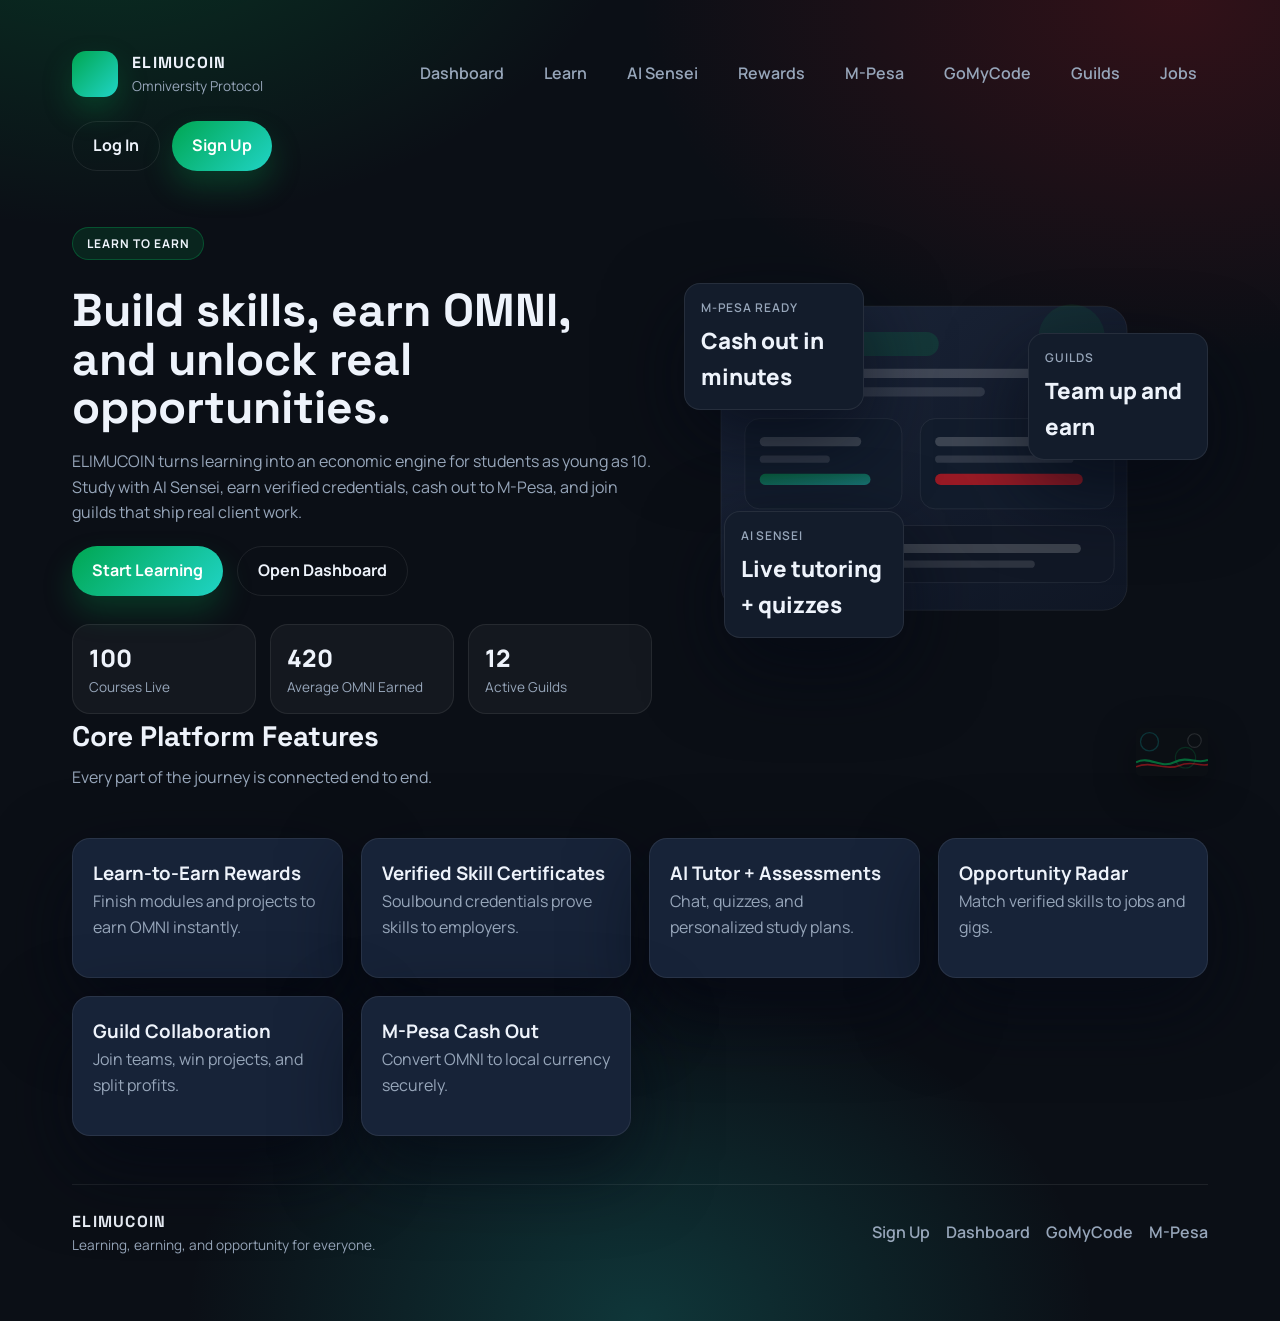
==== index.html @ 53a88490 "Initial release" ====
<!doctype html>
<html lang="en">
  <head>
    <meta charset="utf-8" />
    <meta name="viewport" content="width=device-width, initial-scale=1" />
    <title>ELIMUCOIN | Omniversity</title>
    <meta
      name="description"
      content="ELIMUCOIN is a learn-to-earn university: AI tutoring, verified skills, M-Pesa cash-out, and guild-powered work."
    />
    <link rel="preconnect" href="https://fonts.googleapis.com" />
    <link rel="preconnect" href="https://fonts.gstatic.com" crossorigin />
    <link
      href="https://fonts.googleapis.com/css2?family=Manrope:wght@300;400;500;600;700;800&family=Space+Grotesk:wght@400;500;600;700&display=swap"
      rel="stylesheet"
    />
    <link rel="stylesheet" href="styles.css" />
  </head>
  <body class="landing">
    <div class="landing-page">
      <header class="landing-nav">
        <div class="brand">
          <span class="brand-mark"></span>
          <div>
            <div class="brand-title">ELIMUCOIN</div>
            <div class="brand-sub">Omniversity Protocol</div>
          </div>
        </div>

        <nav class="landing-links">
          <a class="menu-link" href="dashboard.html">Dashboard</a>
          <a class="menu-link" href="learn.html">Learn</a>
          <a class="menu-link" href="sensei.html">AI Sensei</a>
          <a class="menu-link" href="rewards.html">Rewards</a>
          <a class="menu-link" href="mpesa.html">M-Pesa</a>
          <a class="menu-link" href="gomycode.html">GoMyCode</a>
          <a class="menu-link" href="guilds.html">Guilds</a>
          <a class="menu-link" href="jobs.html">Jobs</a>
        </nav>

        <div class="landing-actions">
          <a class="btn ghost" href="auth.html">Log In</a>
          <a class="btn primary" href="auth.html">Sign Up</a>
        </div>
      </header>

      <main>
        <section class="landing-hero">
          <div class="hero-copy">
            <div class="hero-tag">Learn to Earn</div>
            <h1>Build skills, earn OMNI, and unlock real opportunities.</h1>
            <p class="muted">
              ELIMUCOIN turns learning into an economic engine for students as young as 10.
              Study with AI Sensei, earn verified credentials, cash out to M-Pesa, and join guilds
              that ship real client work.
            </p>
            <div class="hero-actions">
              <a class="btn primary" href="learn.html">Start Learning</a>
              <a class="btn ghost" href="dashboard.html">Open Dashboard</a>
            </div>
            <div class="hero-stats">
              <div class="stat-card">
                <div class="stat-value" data-counter="100">0</div>
                <div class="stat-label">Courses Live</div>
              </div>
              <div class="stat-card">
                <div class="stat-value" data-counter="420">0</div>
                <div class="stat-label">Average OMNI Earned</div>
              </div>
              <div class="stat-card">
                <div class="stat-value" data-counter="12">0</div>
                <div class="stat-label">Active Guilds</div>
              </div>
            </div>
          </div>

          <div class="hero-visual">
            <img class="hero-image" src="assets/dashboard-hero.svg" alt="ELIMUCOIN preview" />
            <div class="floating-card card-one">
              <div class="panel-title">M-Pesa Ready</div>
              <div class="panel-value">Cash out in minutes</div>
            </div>
            <div class="floating-card card-two">
              <div class="panel-title">AI Sensei</div>
              <div class="panel-value">Live tutoring + quizzes</div>
            </div>
            <div class="floating-card card-three">
              <div class="panel-title">Guilds</div>
              <div class="panel-value">Team up and earn</div>
            </div>
          </div>
        </section>

        <section class="feature-section">
          <div class="section-head">
            <div>
              <h2>Core Platform Features</h2>
              <p class="muted">Every part of the journey is connected end to end.</p>
            </div>
            <img class="section-icon" src="assets/hero-wave.svg" alt="Features" />
          </div>

          <div class="feature-grid">
            <div class="feature-card reveal">
              <h3>Learn-to-Earn Rewards</h3>
              <p class="muted">Finish modules and projects to earn OMNI instantly.</p>
            </div>
            <div class="feature-card reveal">
              <h3>Verified Skill Certificates</h3>
              <p class="muted">Soulbound credentials prove skills to employers.</p>
            </div>
            <div class="feature-card reveal">
              <h3>AI Tutor + Assessments</h3>
              <p class="muted">Chat, quizzes, and personalized study plans.</p>
            </div>
            <div class="feature-card reveal">
              <h3>Opportunity Radar</h3>
              <p class="muted">Match verified skills to jobs and gigs.</p>
            </div>
            <div class="feature-card reveal">
              <h3>Guild Collaboration</h3>
              <p class="muted">Join teams, win projects, and split profits.</p>
            </div>
            <div class="feature-card reveal">
              <h3>M-Pesa Cash Out</h3>
              <p class="muted">Convert OMNI to local currency securely.</p>
            </div>
          </div>
        </section>
      </main>

      <footer class="landing-footer">
        <div>
          <div class="brand-title">ELIMUCOIN</div>
          <div class="brand-sub">Learning, earning, and opportunity for everyone.</div>
        </div>
        <div class="footer-links">
          <a href="auth.html">Sign Up</a>
          <a href="dashboard.html">Dashboard</a>
          <a href="gomycode.html">GoMyCode</a>
          <a href="mpesa.html">M-Pesa</a>
        </div>
      </footer>
    </div>

    <script src="config.js"></script>
    <script src="app.js"></script>
  </body>
</html>
---- styles.css ----
:root {
  --mpesa: #00a651;
  --gomycode: #e31b23;
  --accent: #20d4c6;
  --bg: #0b0f16;
  --panel: #131c2b;
  --panel-strong: #172338;
  --panel-soft: #0f1624;
  --text: #eef3fb;
  --muted: #97a6ba;
  --line: rgba(255, 255, 255, 0.08);
  --shadow: 0 30px 80px rgba(4, 8, 20, 0.7);
  --radius-lg: 26px;
  --radius-md: 18px;
  --radius-sm: 12px;
}

* {
  box-sizing: border-box;
  margin: 0;
  padding: 0;
}

html {
  scroll-behavior: smooth;
}

body {
  font-family: "Manrope", "Space Grotesk", sans-serif;
  color: var(--text);
  background:
    radial-gradient(900px 600px at 8% -10%, rgba(0, 166, 81, 0.25), transparent 60%),
    radial-gradient(900px 600px at 92% 0%, rgba(227, 27, 35, 0.18), transparent 60%),
    radial-gradient(700px 520px at 50% 100%, rgba(32, 212, 198, 0.2), transparent 65%),
    var(--bg);
  min-height: 100vh;
  line-height: 1.6;
}

a {
  color: inherit;
}

.landing-page {
  max-width: 1200px;
  margin: 0 auto;
  padding: 32px 32px 64px;
  display: grid;
  gap: 48px;
}

.landing-nav {
  display: flex;
  align-items: center;
  justify-content: space-between;
  gap: 24px;
  flex-wrap: wrap;
  padding: 18px 0 8px;
}

.landing-links {
  display: flex;
  gap: 18px;
  flex-wrap: wrap;
  font-weight: 600;
  color: var(--muted);
}

.landing-links a {
  text-decoration: none;
  color: inherit;
  padding: 6px 10px;
  border-radius: 999px;
  transition: all 0.2s ease;
}

.landing-links a:hover {
  color: var(--text);
  background: rgba(255, 255, 255, 0.06);
}

.landing-actions {
  display: flex;
  gap: 12px;
  flex-wrap: wrap;
}

.landing-hero {
  display: grid;
  grid-template-columns: minmax(0, 1.05fr) minmax(0, 0.95fr);
  gap: 32px;
  align-items: center;
}

.hero-copy h1 {
  font-family: "Space Grotesk", sans-serif;
  font-size: clamp(2.4rem, 3.6vw, 3.6rem);
  line-height: 1.05;
  margin: 12px 0 18px;
}

.hero-visual {
  position: relative;
  min-height: 360px;
}

.floating-card {
  position: absolute;
  width: 180px;
  background: var(--panel);
  border: 1px solid var(--line);
  border-radius: 16px;
  padding: 14px 16px;
  box-shadow: var(--shadow);
  animation: float 9s ease-in-out infinite;
}

.floating-card .panel-title {
  margin-bottom: 6px;
}

.floating-card.card-one {
  top: 10px;
  left: 0;
}

.floating-card.card-two {
  bottom: 30px;
  left: 40px;
  animation-delay: 1.5s;
}

.floating-card.card-three {
  top: 60px;
  right: 0;
  animation-delay: 3s;
}

.feature-section {
  display: grid;
  gap: 24px;
}

.feature-grid {
  display: grid;
  grid-template-columns: repeat(auto-fit, minmax(220px, 1fr));
  gap: 18px;
}

.feature-card {
  background: var(--panel-strong);
  border: 1px solid var(--line);
  border-radius: var(--radius-md);
  padding: 20px;
  box-shadow: var(--shadow);
  min-height: 140px;
  animation: drift 10s ease-in-out infinite;
}

.feature-card:nth-child(2) {
  animation-delay: 1.2s;
}

.feature-card:nth-child(3) {
  animation-delay: 2.4s;
}

.feature-card:nth-child(4) {
  animation-delay: 3.6s;
}

.feature-card:nth-child(5) {
  animation-delay: 4.8s;
}

.feature-card:nth-child(6) {
  animation-delay: 6s;
}

.landing-footer {
  display: flex;
  align-items: center;
  justify-content: space-between;
  gap: 20px;
  flex-wrap: wrap;
  padding-top: 24px;
  border-top: 1px solid var(--line);
}

.landing-footer .footer-links {
  display: flex;
  gap: 16px;
  flex-wrap: wrap;
}

.landing-footer a {
  text-decoration: none;
  color: var(--muted);
  font-weight: 600;
}

.landing-footer a:hover {
  color: var(--text);
}

.app-shell {
  display: grid;
  grid-template-columns: 280px minmax(0, 1fr);
  min-height: 100vh;
}

.sidebar {
  position: sticky;
  top: 0;
  align-self: start;
  height: 100vh;
  padding: 28px 24px;
  background: rgba(10, 15, 26, 0.95);
  border-right: 1px solid var(--line);
  display: flex;
  flex-direction: column;
  gap: 24px;
  backdrop-filter: blur(18px);
}

.brand {
  display: flex;
  align-items: center;
  gap: 14px;
}

.brand-mark {
  width: 46px;
  height: 46px;
  border-radius: 14px;
  background: linear-gradient(135deg, var(--mpesa), var(--accent));
  box-shadow: 0 14px 30px rgba(0, 166, 81, 0.25);
}

.brand-title {
  font-family: "Space Grotesk", sans-serif;
  font-weight: 700;
  letter-spacing: 0.08em;
}

.brand-sub {
  font-size: 0.85rem;
  color: var(--muted);
}

.menu {
  display: grid;
  gap: 10px;
}

.menu-link {
  text-decoration: none;
  color: var(--muted);
  font-weight: 600;
  padding: 10px 14px;
  border-radius: 999px;
  border: 1px solid transparent;
  transition: all 0.2s ease;
}

.menu-link:hover {
  color: var(--text);
  background: rgba(255, 255, 255, 0.05);
}

.menu-link.active {
  color: #fff;
  background: linear-gradient(135deg, rgba(0, 166, 81, 0.35), rgba(32, 212, 198, 0.35));
  border-color: rgba(0, 166, 81, 0.35);
  box-shadow: 0 14px 30px rgba(0, 166, 81, 0.18);
}

.sidebar-cta {
  display: grid;
  gap: 12px;
  margin-top: auto;
}

.sidebar-foot {
  display: flex;
  gap: 10px;
  flex-wrap: wrap;
}

.pill {
  border-radius: 999px;
  border: 1px solid var(--line);
  padding: 6px 12px;
  font-size: 0.7rem;
  font-weight: 700;
  letter-spacing: 0.05em;
  text-transform: uppercase;
  background: rgba(255, 255, 255, 0.04);
}

.pill.mpesa {
  color: var(--mpesa);
  border-color: rgba(0, 166, 81, 0.3);
}

.pill.gomycode {
  color: var(--gomycode);
  border-color: rgba(227, 27, 35, 0.3);
}

.app-content {
  padding: 32px 40px 80px;
  display: flex;
  flex-direction: column;
  gap: 32px;
}

.topbar {
  display: flex;
  align-items: center;
  justify-content: space-between;
  gap: 20px;
  flex-wrap: wrap;
  padding: 16px 20px;
  border-radius: var(--radius-lg);
  background: rgba(16, 23, 36, 0.8);
  border: 1px solid var(--line);
  box-shadow: var(--shadow);
}

.search {
  flex: 1;
  min-width: 240px;
}

.input {
  width: 100%;
  padding: 12px 14px;
  border-radius: var(--radius-sm);
  border: 1px solid var(--line);
  background: rgba(255, 255, 255, 0.04);
  color: var(--text);
  font-size: 0.95rem;
  font-family: inherit;
}

.input::placeholder {
  color: rgba(238, 243, 251, 0.6);
}

.input:focus {
  outline: none;
  border-color: rgba(32, 212, 198, 0.7);
  box-shadow: 0 0 0 3px rgba(32, 212, 198, 0.18);
}

.status-bar {
  display: flex;
  gap: 12px;
  flex-wrap: wrap;
}

.status-pill {
  display: flex;
  align-items: center;
  gap: 10px;
  padding: 8px 14px;
  border-radius: 999px;
  background: rgba(255, 255, 255, 0.04);
  border: 1px solid var(--line);
  font-weight: 700;
  font-size: 0.8rem;
}

.status-dot {
  width: 10px;
  height: 10px;
  border-radius: 50%;
  background: #475569;
}

.status-dot.online {
  background: var(--mpesa);
}

.status-dot.offline {
  background: var(--gomycode);
}

.status-text {
  color: var(--muted);
  font-weight: 600;
}

.app-section {
  position: relative;
  background: linear-gradient(160deg, rgba(24, 33, 52, 0.96), rgba(13, 20, 34, 0.96));
  border-radius: var(--radius-lg);
  border: 1px solid var(--line);
  padding: 32px;
  box-shadow: var(--shadow);
  overflow: hidden;
}

.app-section::before {
  content: "";
  position: absolute;
  inset: 0;
  background: radial-gradient(480px 220px at 15% 0%, rgba(0, 166, 81, 0.08), transparent 60%);
  pointer-events: none;
}

.section-head {
  position: relative;
  display: flex;
  align-items: center;
  justify-content: space-between;
  gap: 24px;
  margin-bottom: 24px;
  z-index: 1;
}

.section-head h2 {
  font-family: "Space Grotesk", sans-serif;
  font-size: clamp(1.6rem, 2.2vw, 2.4rem);
  margin-bottom: 6px;
}

.section-icon {
  width: 72px;
  height: 72px;
  object-fit: contain;
  filter: drop-shadow(0 12px 20px rgba(0, 0, 0, 0.35));
}

.muted {
  color: var(--muted);
}

.hero-app {
  position: relative;
  z-index: 1;
  display: grid;
  grid-template-columns: minmax(0, 1.1fr) minmax(0, 0.9fr);
  gap: 32px;
  align-items: center;
}

.hero-tag {
  display: inline-flex;
  align-items: center;
  gap: 8px;
  padding: 6px 14px;
  border-radius: 999px;
  font-size: 0.75rem;
  font-weight: 700;
  letter-spacing: 0.08em;
  text-transform: uppercase;
  background: rgba(0, 166, 81, 0.15);
  border: 1px solid rgba(0, 166, 81, 0.35);
  margin-bottom: 14px;
}

.hero-app h1 {
  font-family: "Space Grotesk", sans-serif;
  font-size: clamp(2.2rem, 3.2vw, 3.4rem);
  line-height: 1.1;
  margin-bottom: 16px;
}

.hero-actions {
  display: flex;
  gap: 14px;
  flex-wrap: wrap;
  margin: 20px 0 28px;
}

.hero-stats {
  display: grid;
  grid-template-columns: repeat(auto-fit, minmax(160px, 1fr));
  gap: 14px;
}

.stat-card {
  background: rgba(255, 255, 255, 0.04);
  border-radius: var(--radius-md);
  border: 1px solid var(--line);
  padding: 14px 16px;
}

.stat-value {
  font-size: 1.5rem;
  font-weight: 800;
}

.stat-label {
  font-size: 0.85rem;
  color: var(--muted);
}

.hero-image {
  width: 100%;
  max-width: 480px;
  justify-self: center;
  animation: float 10s ease-in-out infinite;
}

.grid-4,
.grid-3,
.grid-2 {
  display: grid;
  gap: 18px;
  position: relative;
  z-index: 1;
}

.grid-4 {
  grid-template-columns: repeat(auto-fit, minmax(200px, 1fr));
  margin-top: 26px;
}

.grid-3 {
  grid-template-columns: repeat(auto-fit, minmax(220px, 1fr));
}

.grid-2 {
  grid-template-columns: repeat(auto-fit, minmax(260px, 1fr));
}

.panel-card {
  background: var(--panel);
  border: 1px solid var(--line);
  border-radius: var(--radius-md);
  padding: 22px;
  box-shadow: var(--shadow);
  display: grid;
  gap: 10px;
}

.panel-title {
  color: var(--muted);
  font-weight: 600;
  text-transform: uppercase;
  letter-spacing: 0.08em;
  font-size: 0.75rem;
}

.panel-value {
  font-size: 1.4rem;
  font-weight: 800;
}

.panel-meta {
  color: var(--muted);
  font-size: 0.9rem;
}

.course-grid {
  display: grid;
  gap: 16px;
  position: relative;
  z-index: 1;
}

.course-card {
  display: grid;
  grid-template-columns: 80px minmax(0, 1fr) auto;
  gap: 16px;
  align-items: center;
  background: var(--panel);
  border-radius: var(--radius-md);
  border: 1px solid var(--line);
  padding: 18px;
  box-shadow: var(--shadow);
}

.course-card img {
  width: 70px;
  height: 70px;
  border-radius: var(--radius-sm);
  background: rgba(255, 255, 255, 0.05);
  padding: 8px;
}

.course-card h3 {
  margin-bottom: 6px;
}

.control-card {
  background: var(--panel-strong);
  border-radius: var(--radius-md);
  border: 1px solid var(--line);
  padding: 22px;
  box-shadow: var(--shadow);
  position: relative;
  z-index: 1;
}

.card-head {
  display: flex;
  justify-content: space-between;
  align-items: center;
  gap: 16px;
  margin-bottom: 16px;
}

.card-head p {
  color: var(--muted);
  font-size: 0.9rem;
}

.card-illustration {
  width: 110px;
  border-radius: var(--radius-sm);
  background: rgba(255, 255, 255, 0.05);
  padding: 6px;
}

.form-row {
  display: flex;
  gap: 12px;
  margin-bottom: 12px;
}

.form-stack {
  display: grid;
  gap: 12px;
  margin-bottom: 12px;
}

.output {
  background: var(--panel-soft);
  padding: 14px;
  border-radius: var(--radius-sm);
  font-size: 0.9rem;
  color: var(--muted);
  min-height: 64px;
  white-space: pre-line;
}

.output.success {
  background: rgba(0, 166, 81, 0.12);
  color: #c7f9d4;
}

.output.error {
  background: rgba(227, 27, 35, 0.12);
  color: #ffb3b7;
}

.list {
  margin-top: 8px;
  padding-left: 18px;
  color: var(--muted);
  display: grid;
  gap: 8px;
}

.btn {
  display: inline-flex;
  align-items: center;
  justify-content: center;
  border: none;
  border-radius: 999px;
  padding: 11px 20px;
  font-weight: 700;
  cursor: pointer;
  transition: transform 0.2s ease, box-shadow 0.2s ease;
  font-family: inherit;
  text-decoration: none;
}

.btn.primary {
  background: linear-gradient(135deg, var(--mpesa), var(--accent));
  color: #fff;
  box-shadow: 0 16px 30px rgba(0, 166, 81, 0.25);
}

.btn.primary:hover {
  transform: translateY(-2px);
}

.btn.ghost {
  background: transparent;
  border: 1px solid var(--line);
  color: var(--text);
}

.btn.ghost:hover {
  transform: translateY(-2px);
  border-color: rgba(255, 255, 255, 0.3);
}

.reveal {
  opacity: 0;
  transform: translateY(18px);
  transition: opacity 0.6s ease, transform 0.6s ease;
}

.reveal.is-visible {
  opacity: 1;
  transform: translateY(0);
}

@keyframes float {
  0%,
  100% {
    transform: translateY(0);
  }
  50% {
    transform: translateY(-12px);
  }
}

@keyframes drift {
  0%,
  100% {
    transform: translateY(0);
  }
  50% {
    transform: translateY(-6px);
  }
}

@media (max-width: 1200px) {
  .app-shell {
    grid-template-columns: 1fr;
  }

  .sidebar {
    position: relative;
    height: auto;
    flex-direction: column;
    border-right: none;
    border-bottom: 1px solid var(--line);
  }

  .menu {
    grid-template-columns: repeat(auto-fit, minmax(140px, 1fr));
  }

  .sidebar-cta {
    grid-template-columns: repeat(auto-fit, minmax(140px, 1fr));
  }

  .landing-hero {
    grid-template-columns: 1fr;
  }

  .hero-visual {
    min-height: 320px;
  }
}

@media (max-width: 980px) {
  .app-content {
    padding: 24px;
  }

  .hero-app {
    grid-template-columns: 1fr;
  }

  .course-card {
    grid-template-columns: 1fr;
    text-align: left;
  }

  .card-head {
    flex-direction: column;
    align-items: flex-start;
  }

  .form-row {
    flex-direction: column;
  }

  .section-head {
    flex-direction: column;
    align-items: flex-start;
  }

  .landing-nav {
    flex-direction: column;
    align-items: flex-start;
  }
}

@media (max-width: 720px) {
  .topbar {
    flex-direction: column;
    align-items: flex-start;
  }

  .hero-actions {
    flex-direction: column;
  }

  .landing-page {
    padding: 24px;
  }

  .floating-card {
    position: static;
    width: 100%;
  }

  .hero-visual {
    display: grid;
    gap: 16px;
  }
}

@media (prefers-reduced-motion: reduce) {
  * {
    animation: none;
    transition: none;
    scroll-behavior: auto;
  }
}
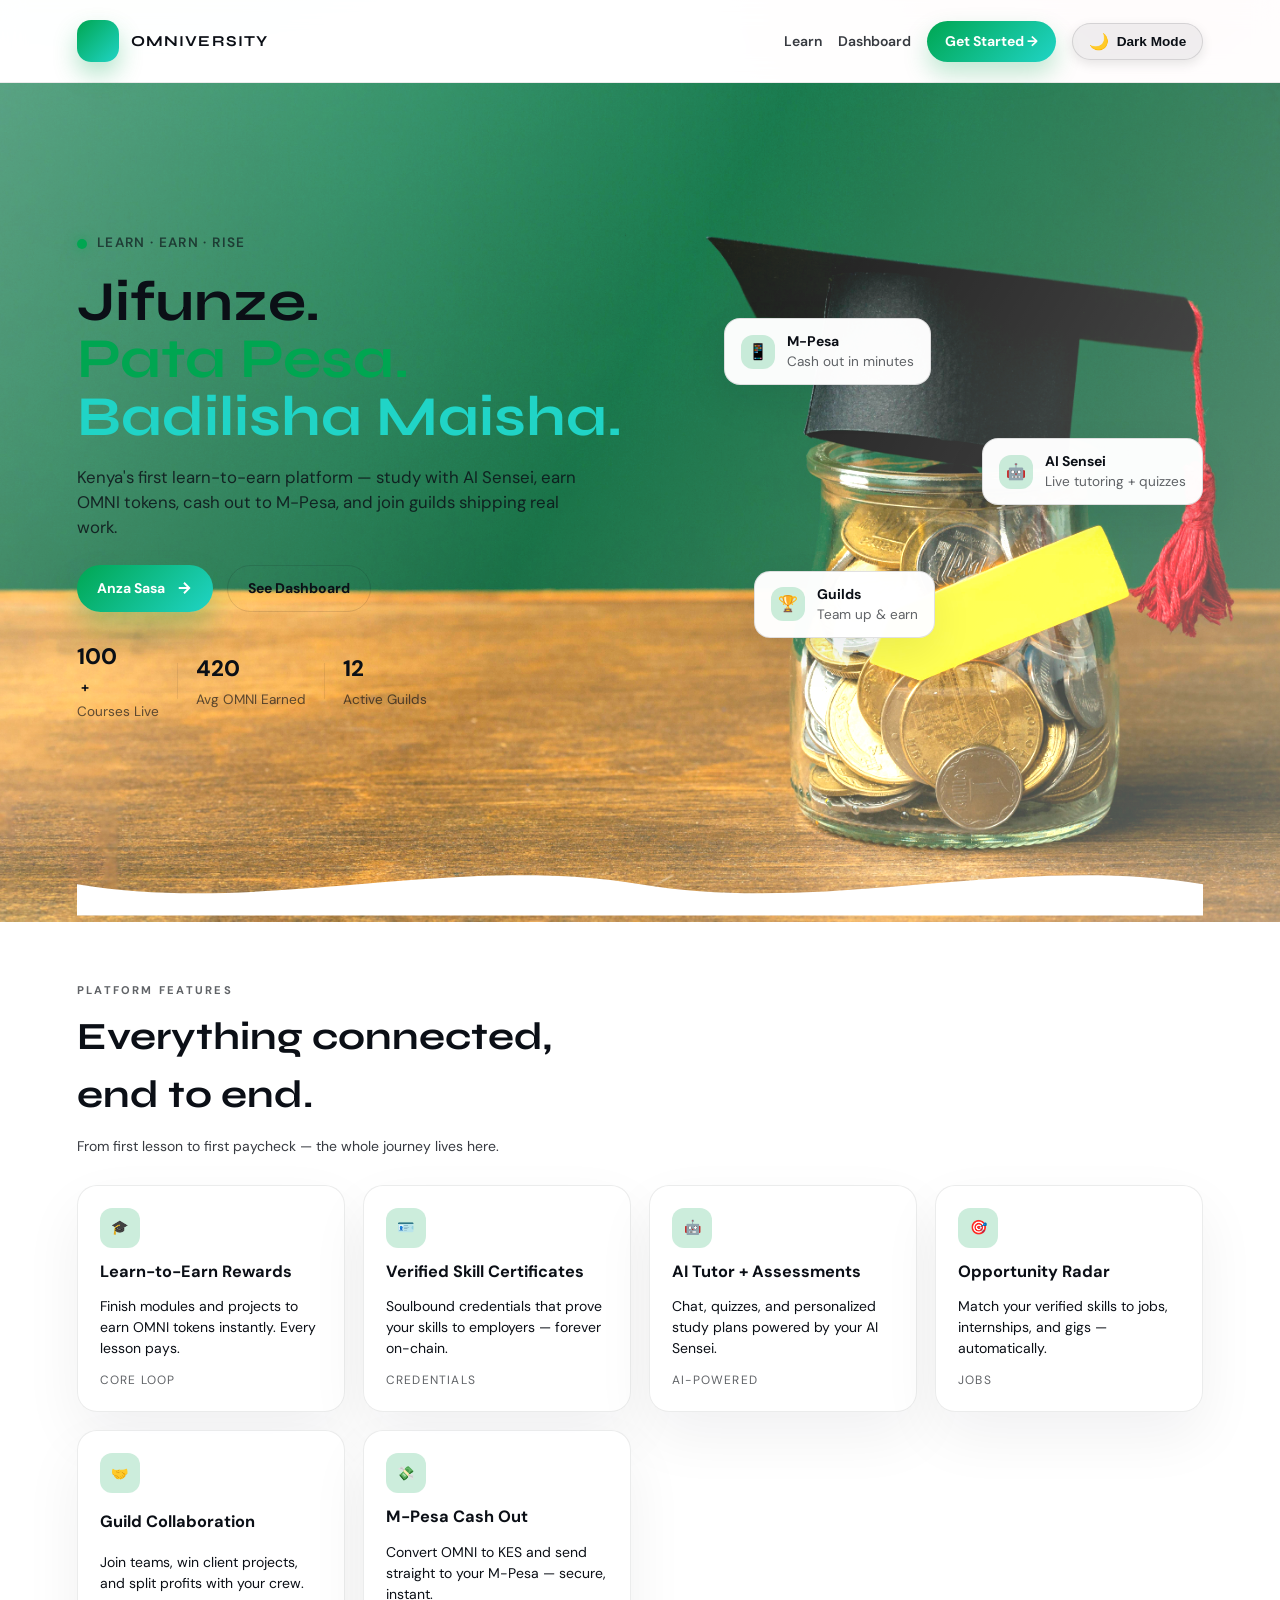
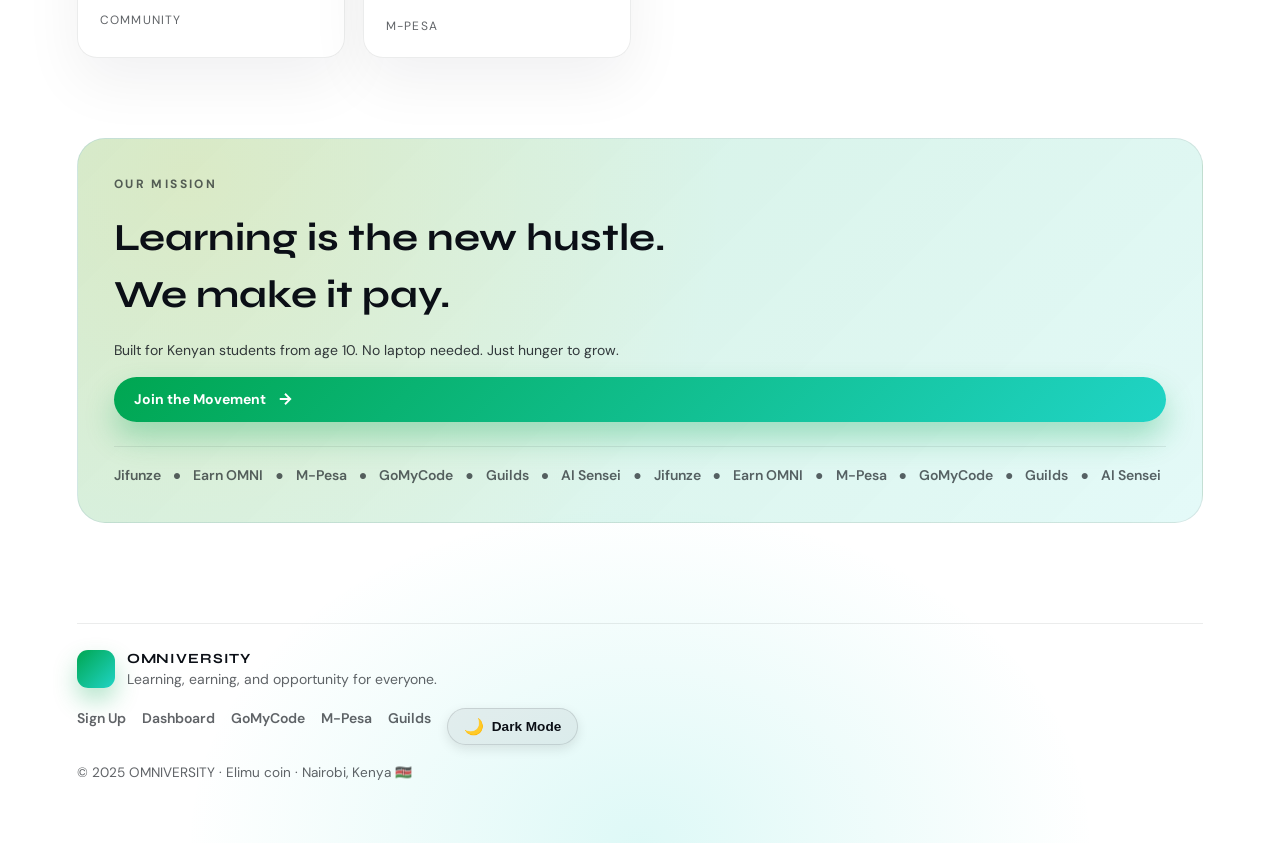
==== commit 63c15794: "Polish UI" ====
--- a/index.html
+++ b/index.html
@@ -3,147 +3,313 @@
   <head>
     <meta charset="utf-8" />
     <meta name="viewport" content="width=device-width, initial-scale=1" />
-    <title>ELIMUCOIN | Omniversity</title>
+    <title>OMNIVERSITY | Omniversity</title>
     <meta
       name="description"
-      content="ELIMUCOIN is a learn-to-earn university: AI tutoring, verified skills, M-Pesa cash-out, and guild-powered work."
+      content="OMNIVERSITY is a learn-to-earn university: AI tutoring, verified skills, M-Pesa cash-out, and guild-powered work."
     />
     <link rel="preconnect" href="https://fonts.googleapis.com" />
     <link rel="preconnect" href="https://fonts.gstatic.com" crossorigin />
     <link
-      href="https://fonts.googleapis.com/css2?family=Manrope:wght@300;400;500;600;700;800&family=Space+Grotesk:wght@400;500;600;700&display=swap"
+      href="https://fonts.googleapis.com/css2?family=Syne:wght@400;600;700;800&family=DM+Sans:ital,wght@0,300;0,400;0,500;1,300&display=swap"
       rel="stylesheet"
     />
     <link rel="stylesheet" href="styles.css" />
+    <link rel="stylesheet" href="landing.css" />
+    <script>
+      (function () {
+        const theme = localStorage.getItem("elimucoin-theme") || "light";
+        if (theme === "dark") {
+          document.documentElement.setAttribute("data-theme", "dark");
+        }
+      })();
+    </script>
   </head>
   <body class="landing">
-    <div class="landing-page">
-      <header class="landing-nav">
-        <div class="brand">
-          <span class="brand-mark"></span>
+    <!-- NAV -->
+    <nav class="lnav" id="lnav">
+      <a href="#" class="lnav-brand">
+        <span class="lnav-mark"></span>
+        <span class="lnav-name">OMNIVERSITY</span>
+      </a>
+      <div class="lnav-right">
+        <a class="lnav-link" href="learn.html">Learn</a>
+        <a class="lnav-link" href="dashboard.html">Dashboard</a>
+        <a class="lnav-cta" href="auth.html">Get Started →</a>
+        <button class="theme-toggle" id="theme-toggle" type="button" aria-label="Toggle color mode">
+          <span class="theme-toggle-icon">🌙</span>
+          <span class="theme-toggle-text">Dark Mode</span>
+        </button>
+      </div>
+    </nav>
+
+    <!-- HERO -->
+    <section class="lhero">
+      <!-- Full-bleed hero image -->
+      <div class="lhero-bg" aria-hidden="true">
+        <img src="assets/academicjar.jpg" alt="" class="lhero-bg-img" />
+        <div class="lhero-bg-overlay"></div>
+      </div>
+
+      <div class="lhero-inner">
+        <div class="lhero-copy">
+          <div class="lhero-eyebrow">
+            <span class="lhero-dot"></span>
+            Learn · Earn · Rise
+          </div>
+          <h1 class="lhero-h1">
+            <span class="lhero-line1">Jifunze.</span>
+            <span class="lhero-line2">Pata Pesa.</span>
+            <span class="lhero-line3">Badilisha Maisha.</span>
+          </h1>
+          <p class="lhero-sub">
+            Kenya's first learn-to-earn platform — study with AI Sensei, earn OMNI tokens,
+            cash out to M-Pesa, and join guilds shipping real work.
+          </p>
+          <div class="lhero-actions">
+            <a class="lbtn-primary" href="auth.html">
+              <span>Anza Sasa</span>
+              <svg
+                width="18"
+                height="18"
+                viewBox="0 0 24 24"
+                fill="none"
+                stroke="currentColor"
+                stroke-width="2.5"
+              >
+                <path d="M5 12h14M12 5l7 7-7 7" />
+              </svg>
+            </a>
+            <a class="lbtn-ghost" href="dashboard.html">See Dashboard</a>
+          </div>
+          <div class="lhero-stats">
+            <div class="lstat">
+              <span class="lstat-val" data-counter="100">0</span><span class="lstat-suffix">+</span>
+              <span class="lstat-lbl">Courses Live</span>
+            </div>
+            <div class="lstat-divider" aria-hidden="true"></div>
+            <div class="lstat">
+              <span class="lstat-val" data-counter="420">0</span>
+              <span class="lstat-lbl">Avg OMNI Earned</span>
+            </div>
+            <div class="lstat-divider" aria-hidden="true"></div>
+            <div class="lstat">
+              <span class="lstat-val" data-counter="12">0</span>
+              <span class="lstat-lbl">Active Guilds</span>
+            </div>
+          </div>
+        </div>
+
+        <!-- Floating chips over the hero image -->
+        <div class="lhero-chips">
+          <div class="lchip lchip-a">
+            <span class="lchip-icon">📱</span>
+            <div>
+              <div class="lchip-title">M-Pesa</div>
+              <div class="lchip-sub">Cash out in minutes</div>
+            </div>
+          </div>
+          <div class="lchip lchip-b">
+            <span class="lchip-icon">🤖</span>
+            <div>
+              <div class="lchip-title">AI Sensei</div>
+              <div class="lchip-sub">Live tutoring + quizzes</div>
+            </div>
+          </div>
+          <div class="lchip lchip-c">
+            <span class="lchip-icon">🏆</span>
+            <div>
+              <div class="lchip-title">Guilds</div>
+              <div class="lchip-sub">Team up &amp; earn</div>
+            </div>
+          </div>
+        </div>
+      </div>
+
+      <!-- bottom wave -->
+      <div class="lhero-wave" aria-hidden="true">
+        <svg viewBox="0 0 1440 80" xmlns="http://www.w3.org/2000/svg" preserveAspectRatio="none">
+          <path
+            d="M0,40 C240,80 480,0 720,40 C960,80 1200,0 1440,40 L1440,80 L0,80 Z"
+            fill="#ffffff"
+          />
+        </svg>
+      </div>
+    </section>
+
+    <!-- FEATURES -->
+    <section class="lfeat" id="features">
+      <div class="lfeat-inner">
+        <div class="lfeat-head reveal">
+          <div class="lfeat-kicker">Platform Features</div>
+          <h2 class="lfeat-h2">Everything connected,<br />end to end.</h2>
+          <p class="lfeat-sub">From first lesson to first paycheck — the whole journey lives here.</p>
+        </div>
+
+        <div class="lfeat-track-wrap">
+          <div class="lfeat-track">
+            <article class="lfcard reveal" style="--delay: 0s;">
+              <div class="lfcard-icon">🎓</div>
+              <h3>Learn-to-Earn Rewards</h3>
+              <p>Finish modules and projects to earn OMNI tokens instantly. Every lesson pays.</p>
+              <div class="lfcard-tag">Core Loop</div>
+            </article>
+            <article class="lfcard reveal" style="--delay: 0.1s;">
+              <div class="lfcard-icon">🪪</div>
+              <h3>Verified Skill Certificates</h3>
+              <p>Soulbound credentials that prove your skills to employers — forever on-chain.</p>
+              <div class="lfcard-tag">Credentials</div>
+            </article>
+            <article class="lfcard reveal" style="--delay: 0.2s;">
+              <div class="lfcard-icon">🤖</div>
+              <h3>AI Tutor + Assessments</h3>
+              <p>Chat, quizzes, and personalized study plans powered by your AI Sensei.</p>
+              <div class="lfcard-tag">AI-Powered</div>
+            </article>
+            <article class="lfcard reveal" style="--delay: 0.3s;">
+              <div class="lfcard-icon">🎯</div>
+              <h3>Opportunity Radar</h3>
+              <p>Match your verified skills to jobs, internships, and gigs — automatically.</p>
+              <div class="lfcard-tag">Jobs</div>
+            </article>
+            <article class="lfcard reveal" style="--delay: 0.4s;">
+              <div class="lfcard-icon">🤝</div>
+              <h3>Guild Collaboration</h3>
+              <p>Join teams, win client projects, and split profits with your crew.</p>
+              <div class="lfcard-tag">Community</div>
+            </article>
+            <article class="lfcard reveal" style="--delay: 0.5s;">
+              <div class="lfcard-icon">💸</div>
+              <h3>M-Pesa Cash Out</h3>
+              <p>Convert OMNI to KES and send straight to your M-Pesa — secure, instant.</p>
+              <div class="lfcard-tag">M-Pesa</div>
+            </article>
+          </div>
+        </div>
+      </div>
+    </section>
+
+    <!-- MISSION BAND -->
+    <section class="lband reveal">
+      <div class="lband-inner">
+        <div class="lband-geo" aria-hidden="true"></div>
+        <div class="lband-copy">
+          <div class="lband-kicker">Our Mission</div>
+          <h2 class="lband-h2">Learning is the new hustle.<br />We make it pay.</h2>
+          <p class="lband-sub">
+            Built for Kenyan students from age 10. No laptop needed. Just hunger to grow.
+          </p>
+          <a class="lbtn-primary" href="auth.html">
+            <span>Join the Movement</span>
+            <svg
+              width="18"
+              height="18"
+              viewBox="0 0 24 24"
+              fill="none"
+              stroke="currentColor"
+              stroke-width="2.5"
+            >
+              <path d="M5 12h14M12 5l7 7-7 7" />
+            </svg>
+          </a>
+        </div>
+        <div class="lband-marquee" aria-hidden="true">
+          <div class="lband-marquee-track">
+            <span>Jifunze</span><span>●</span>
+            <span>Earn OMNI</span><span>●</span>
+            <span>M-Pesa</span><span>●</span>
+            <span>GoMyCode</span><span>●</span>
+            <span>Guilds</span><span>●</span>
+            <span>AI Sensei</span><span>●</span>
+            <span>Jifunze</span><span>●</span>
+            <span>Earn OMNI</span><span>●</span>
+            <span>M-Pesa</span><span>●</span>
+            <span>GoMyCode</span><span>●</span>
+            <span>Guilds</span><span>●</span>
+            <span>AI Sensei</span><span>●</span>
+          </div>
+        </div>
+      </div>
+    </section>
+
+    <!-- FOOTER -->
+    <footer class="lfooter">
+      <div class="lfooter-inner">
+        <div class="lfooter-brand">
+          <div class="lnav-mark" style="width: 38px; height: 38px; border-radius: 11px;"></div>
           <div>
-            <div class="brand-title">ELIMUCOIN</div>
-            <div class="brand-sub">Omniversity Protocol</div>
-          </div>
-        </div>
-
-        <nav class="landing-links">
-          <a class="menu-link" href="dashboard.html">Dashboard</a>
-          <a class="menu-link" href="learn.html">Learn</a>
-          <a class="menu-link" href="sensei.html">AI Sensei</a>
-          <a class="menu-link" href="rewards.html">Rewards</a>
-          <a class="menu-link" href="mpesa.html">M-Pesa</a>
-          <a class="menu-link" href="gomycode.html">GoMyCode</a>
-          <a class="menu-link" href="guilds.html">Guilds</a>
-          <a class="menu-link" href="jobs.html">Jobs</a>
-        </nav>
-
-        <div class="landing-actions">
-          <a class="btn ghost" href="auth.html">Log In</a>
-          <a class="btn primary" href="auth.html">Sign Up</a>
-        </div>
-      </header>
-
-      <main>
-        <section class="landing-hero">
-          <div class="hero-copy">
-            <div class="hero-tag">Learn to Earn</div>
-            <h1>Build skills, earn OMNI, and unlock real opportunities.</h1>
-            <p class="muted">
-              ELIMUCOIN turns learning into an economic engine for students as young as 10.
-              Study with AI Sensei, earn verified credentials, cash out to M-Pesa, and join guilds
-              that ship real client work.
-            </p>
-            <div class="hero-actions">
-              <a class="btn primary" href="learn.html">Start Learning</a>
-              <a class="btn ghost" href="dashboard.html">Open Dashboard</a>
-            </div>
-            <div class="hero-stats">
-              <div class="stat-card">
-                <div class="stat-value" data-counter="100">0</div>
-                <div class="stat-label">Courses Live</div>
-              </div>
-              <div class="stat-card">
-                <div class="stat-value" data-counter="420">0</div>
-                <div class="stat-label">Average OMNI Earned</div>
-              </div>
-              <div class="stat-card">
-                <div class="stat-value" data-counter="12">0</div>
-                <div class="stat-label">Active Guilds</div>
-              </div>
-            </div>
-          </div>
-
-          <div class="hero-visual">
-            <img class="hero-image" src="assets/dashboard-hero.svg" alt="ELIMUCOIN preview" />
-            <div class="floating-card card-one">
-              <div class="panel-title">M-Pesa Ready</div>
-              <div class="panel-value">Cash out in minutes</div>
-            </div>
-            <div class="floating-card card-two">
-              <div class="panel-title">AI Sensei</div>
-              <div class="panel-value">Live tutoring + quizzes</div>
-            </div>
-            <div class="floating-card card-three">
-              <div class="panel-title">Guilds</div>
-              <div class="panel-value">Team up and earn</div>
-            </div>
-          </div>
-        </section>
-
-        <section class="feature-section">
-          <div class="section-head">
-            <div>
-              <h2>Core Platform Features</h2>
-              <p class="muted">Every part of the journey is connected end to end.</p>
-            </div>
-            <img class="section-icon" src="assets/hero-wave.svg" alt="Features" />
-          </div>
-
-          <div class="feature-grid">
-            <div class="feature-card reveal">
-              <h3>Learn-to-Earn Rewards</h3>
-              <p class="muted">Finish modules and projects to earn OMNI instantly.</p>
-            </div>
-            <div class="feature-card reveal">
-              <h3>Verified Skill Certificates</h3>
-              <p class="muted">Soulbound credentials prove skills to employers.</p>
-            </div>
-            <div class="feature-card reveal">
-              <h3>AI Tutor + Assessments</h3>
-              <p class="muted">Chat, quizzes, and personalized study plans.</p>
-            </div>
-            <div class="feature-card reveal">
-              <h3>Opportunity Radar</h3>
-              <p class="muted">Match verified skills to jobs and gigs.</p>
-            </div>
-            <div class="feature-card reveal">
-              <h3>Guild Collaboration</h3>
-              <p class="muted">Join teams, win projects, and split profits.</p>
-            </div>
-            <div class="feature-card reveal">
-              <h3>M-Pesa Cash Out</h3>
-              <p class="muted">Convert OMNI to local currency securely.</p>
-            </div>
-          </div>
-        </section>
-      </main>
-
-      <footer class="landing-footer">
-        <div>
-          <div class="brand-title">ELIMUCOIN</div>
-          <div class="brand-sub">Learning, earning, and opportunity for everyone.</div>
-        </div>
-        <div class="footer-links">
+            <div class="lfooter-name">OMNIVERSITY</div>
+            <div class="lfooter-sub">Learning, earning, and opportunity for everyone.</div>
+          </div>
+        </div>
+        <div class="lfooter-links">
           <a href="auth.html">Sign Up</a>
           <a href="dashboard.html">Dashboard</a>
           <a href="gomycode.html">GoMyCode</a>
           <a href="mpesa.html">M-Pesa</a>
-        </div>
-      </footer>
-    </div>
+          <a href="guilds.html">Guilds</a>
+          <button class="theme-toggle" type="button" aria-label="Toggle color mode">
+            <span class="theme-toggle-icon">🌙</span>
+            <span class="theme-toggle-text">Dark Mode</span>
+          </button>
+        </div>
+        <div class="lfooter-copy">© 2025 OMNIVERSITY · Elimu coin · Nairobi, Kenya 🇰🇪</div>
+      </div>
+    </footer>
 
     <script src="config.js"></script>
     <script src="app.js"></script>
+    <script>
+      // Navbar scroll effect
+      const lnav = document.getElementById("lnav");
+      window.addEventListener(
+        "scroll",
+        () => {
+          lnav.classList.toggle("scrolled", window.scrollY > 40);
+        },
+        { passive: true }
+      );
+
+      // Reveal on scroll
+      const revealEls = document.querySelectorAll(".reveal");
+      const ro = new IntersectionObserver(
+        (entries) => {
+          entries.forEach((e) => {
+            if (e.isIntersecting) {
+              e.target.style.transitionDelay =
+                e.target.style.getPropertyValue("--delay") || "0s";
+              e.target.classList.add("is-visible");
+              ro.unobserve(e.target);
+            }
+          });
+        },
+        { threshold: 0.15 }
+      );
+      revealEls.forEach((el) => ro.observe(el));
+
+      // Counter animation
+      const counterEls = document.querySelectorAll("[data-counter]");
+      const co = new IntersectionObserver(
+        (entries) => {
+          entries.forEach((e) => {
+            if (!e.isIntersecting) return;
+            const el = e.target;
+            const target = Number(el.dataset.counter);
+            const dur = 1400;
+            const start = performance.now();
+            const tick = (now) => {
+              const p = Math.min((now - start) / dur, 1);
+              const ease = 1 - Math.pow(1 - p, 3);
+              el.textContent = Math.floor(ease * target);
+              if (p < 1) requestAnimationFrame(tick);
+            };
+            requestAnimationFrame(tick);
+            co.unobserve(el);
+          });
+        },
+        { threshold: 0.6 }
+      );
+      counterEls.forEach((el) => co.observe(el));
+    </script>
   </body>
 </html>
--- a/styles.css
+++ b/styles.css
@@ -1,7 +1,37 @@
 :root {
+  --font-display: "Syne", var(--font-display);
+  --font-body: "DM Sans", "Manrope", sans-serif;
   --mpesa: #00a651;
   --gomycode: #e31b23;
   --accent: #20d4c6;
+  --bg: #ffffff;
+  --panel: #ffffff;
+  --panel-strong: #f8fafc;
+  --panel-soft: #f1f5f9;
+  --text: #0b0f16;
+  --muted: #475569;
+  --line: rgba(15, 23, 42, 0.1);
+  --shadow: 0 20px 50px rgba(15, 23, 42, 0.06);
+  --shadow-xs: 0 2px 8px rgba(15, 23, 42, 0.08);
+  --shadow-soft: 0 12px 32px rgba(15, 23, 42, 0.08);
+  --glass: rgba(15, 23, 42, 0.02);
+  --glass-strong: rgba(15, 23, 42, 0.04);
+  --glass-soft: rgba(15, 23, 42, 0.03);
+  --glass-border: rgba(15, 23, 42, 0.15);
+  --panel-gradient: linear-gradient(160deg, #ffffff, #f8fafc);
+  --sidebar-bg: rgba(255, 255, 255, 0.98);
+  --topbar-bg: rgba(255, 255, 255, 0.92);
+  --page-bg:
+    radial-gradient(900px 600px at 8% -10%, rgba(0, 166, 81, 0.08), transparent 60%),
+    radial-gradient(900px 600px at 92% 0%, rgba(227, 27, 35, 0.06), transparent 60%),
+    radial-gradient(700px 520px at 50% 100%, rgba(32, 212, 198, 0.1), transparent 65%),
+    #f8fafc;
+  --radius-lg: 26px;
+  --radius-md: 18px;
+  --radius-sm: 12px;
+}
+
+[data-theme="dark"] {
   --bg: #0b0f16;
   --panel: #131c2b;
   --panel-strong: #172338;
@@ -10,9 +40,20 @@
   --muted: #97a6ba;
   --line: rgba(255, 255, 255, 0.08);
   --shadow: 0 30px 80px rgba(4, 8, 20, 0.7);
-  --radius-lg: 26px;
-  --radius-md: 18px;
-  --radius-sm: 12px;
+  --shadow-xs: 0 6px 16px rgba(4, 8, 20, 0.55);
+  --shadow-soft: 0 18px 40px rgba(4, 8, 20, 0.65);
+  --glass: rgba(255, 255, 255, 0.04);
+  --glass-strong: rgba(255, 255, 255, 0.06);
+  --glass-soft: rgba(255, 255, 255, 0.05);
+  --glass-border: rgba(255, 255, 255, 0.3);
+  --panel-gradient: linear-gradient(160deg, rgba(24, 33, 52, 0.96), rgba(13, 20, 34, 0.96));
+  --sidebar-bg: rgba(10, 15, 26, 0.95);
+  --topbar-bg: rgba(16, 23, 36, 0.8);
+  --page-bg:
+    radial-gradient(900px 600px at 8% -10%, rgba(0, 166, 81, 0.25), transparent 60%),
+    radial-gradient(900px 600px at 92% 0%, rgba(227, 27, 35, 0.18), transparent 60%),
+    radial-gradient(700px 520px at 50% 100%, rgba(32, 212, 198, 0.2), transparent 65%),
+    #0b0f16;
 }
 
 * {
@@ -26,15 +67,12 @@
 }
 
 body {
-  font-family: "Manrope", "Space Grotesk", sans-serif;
+  font-family: var(--font-body);
   color: var(--text);
-  background:
-    radial-gradient(900px 600px at 8% -10%, rgba(0, 166, 81, 0.25), transparent 60%),
-    radial-gradient(900px 600px at 92% 0%, rgba(227, 27, 35, 0.18), transparent 60%),
-    radial-gradient(700px 520px at 50% 100%, rgba(32, 212, 198, 0.2), transparent 65%),
-    var(--bg);
+  background: var(--page-bg);
   min-height: 100vh;
-  line-height: 1.6;
+  line-height: 1.5;
+  font-size: 14px;
 }
 
 a {
@@ -76,7 +114,7 @@
 
 .landing-links a:hover {
   color: var(--text);
-  background: rgba(255, 255, 255, 0.06);
+  background: var(--glass-strong);
 }
 
 .landing-actions {
@@ -93,7 +131,7 @@
 }
 
 .hero-copy h1 {
-  font-family: "Space Grotesk", sans-serif;
+  font-family: var(--font-display);
   font-size: clamp(2.4rem, 3.6vw, 3.6rem);
   line-height: 1.05;
   margin: 12px 0 18px;
@@ -215,7 +253,7 @@
   align-self: start;
   height: 100vh;
   padding: 28px 24px;
-  background: rgba(10, 15, 26, 0.95);
+  background: var(--sidebar-bg);
   border-right: 1px solid var(--line);
   display: flex;
   flex-direction: column;
@@ -238,7 +276,7 @@
 }
 
 .brand-title {
-  font-family: "Space Grotesk", sans-serif;
+  font-family: var(--font-display);
   font-weight: 700;
   letter-spacing: 0.08em;
 }
@@ -265,7 +303,7 @@
 
 .menu-link:hover {
   color: var(--text);
-  background: rgba(255, 255, 255, 0.05);
+  background: var(--glass-soft);
 }
 
 .menu-link.active {
@@ -295,7 +333,7 @@
   font-weight: 700;
   letter-spacing: 0.05em;
   text-transform: uppercase;
-  background: rgba(255, 255, 255, 0.04);
+  background: var(--glass);
 }
 
 .pill.mpesa {
@@ -323,7 +361,7 @@
   flex-wrap: wrap;
   padding: 16px 20px;
   border-radius: var(--radius-lg);
-  background: rgba(16, 23, 36, 0.8);
+  background: var(--topbar-bg);
   border: 1px solid var(--line);
   box-shadow: var(--shadow);
 }
@@ -338,7 +376,7 @@
   padding: 12px 14px;
   border-radius: var(--radius-sm);
   border: 1px solid var(--line);
-  background: rgba(255, 255, 255, 0.04);
+  background: var(--glass);
   color: var(--text);
   font-size: 0.95rem;
   font-family: inherit;
@@ -366,7 +404,7 @@
   gap: 10px;
   padding: 8px 14px;
   border-radius: 999px;
-  background: rgba(255, 255, 255, 0.04);
+  background: var(--glass);
   border: 1px solid var(--line);
   font-weight: 700;
   font-size: 0.8rem;
@@ -394,7 +432,7 @@
 
 .app-section {
   position: relative;
-  background: linear-gradient(160deg, rgba(24, 33, 52, 0.96), rgba(13, 20, 34, 0.96));
+  background: var(--panel-gradient);
   border-radius: var(--radius-lg);
   border: 1px solid var(--line);
   padding: 32px;
@@ -421,7 +459,7 @@
 }
 
 .section-head h2 {
-  font-family: "Space Grotesk", sans-serif;
+  font-family: var(--font-display);
   font-size: clamp(1.6rem, 2.2vw, 2.4rem);
   margin-bottom: 6px;
 }
@@ -462,7 +500,7 @@
 }
 
 .hero-app h1 {
-  font-family: "Space Grotesk", sans-serif;
+  font-family: var(--font-display);
   font-size: clamp(2.2rem, 3.2vw, 3.4rem);
   line-height: 1.1;
   margin-bottom: 16px;
@@ -482,7 +520,7 @@
 }
 
 .stat-card {
-  background: rgba(255, 255, 255, 0.04);
+  background: var(--glass);
   border-radius: var(--radius-md);
   border: 1px solid var(--line);
   padding: 14px 16px;
@@ -578,7 +616,7 @@
   width: 70px;
   height: 70px;
   border-radius: var(--radius-sm);
-  background: rgba(255, 255, 255, 0.05);
+  background: var(--glass-soft);
   padding: 8px;
 }
 
@@ -612,7 +650,7 @@
 .card-illustration {
   width: 110px;
   border-radius: var(--radius-sm);
-  background: rgba(255, 255, 255, 0.05);
+  background: var(--glass-soft);
   padding: 6px;
 }
 
@@ -688,7 +726,7 @@
 
 .btn.ghost:hover {
   transform: translateY(-2px);
-  border-color: rgba(255, 255, 255, 0.3);
+  border-color: var(--glass-border);
 }
 
 .reveal {
@@ -818,3 +856,281 @@
     scroll-behavior: auto;
   }
 }
+
+/* ══ APP UI TUNING (Dashboard-style + compact sizing) ══ */
+body:not(.landing) {
+  --glass-content-bg: rgba(255, 255, 255, 0.52);
+  --glass-content-border: rgba(15, 23, 42, 0.08);
+  --glass-content-blur: 18px;
+  --glass-nav-bg: rgba(255, 255, 255, 0.68);
+  --glass-nav-border: rgba(15, 23, 42, 0.12);
+  --glass-nav-blur: 10px;
+  --glass-text-shadow: 0 1px 2px rgba(0, 0, 0, 0.12);
+  background-image:
+    linear-gradient(rgba(248, 250, 252, 0.4), rgba(248, 250, 252, 0.4)),
+    url("assets/education-economy.jpg");
+  background-size: cover;
+  background-position: center;
+  background-attachment: fixed;
+  background-repeat: no-repeat;
+  background-color: #f8fafc;
+}
+
+body:not(.landing)::before {
+  content: none;
+}
+
+[data-theme="dark"] body:not(.landing) {
+  --glass-content-bg: rgba(8, 12, 20, 0.62);
+  --glass-content-border: rgba(255, 255, 255, 0.1);
+  --glass-nav-bg: rgba(10, 14, 22, 0.72);
+  --glass-nav-border: rgba(255, 255, 255, 0.12);
+  --glass-text-shadow: 0 1px 2px rgba(0, 0, 0, 0.45);
+  background-image:
+    linear-gradient(rgba(10, 14, 20, 0.55), rgba(10, 14, 20, 0.65)),
+    url("assets/education-economy.jpg");
+  background-color: #0b0f16;
+}
+
+body:not(.landing) .app-section,
+body:not(.landing) .panel-card,
+body:not(.landing) .panel,
+body:not(.landing) .control-card,
+body:not(.landing) .course-card,
+body:not(.landing) .course-item,
+body:not(.landing) .wallet-card,
+body:not(.landing) .activity-item,
+body:not(.landing) .guild-card,
+body:not(.landing) .mpesa-row,
+body:not(.landing) .sensei-cta,
+body:not(.landing) .cert-badge,
+body:not(.landing) .status-pill,
+body:not(.landing) .topbar,
+body:not(.landing) .output {
+  background: var(--glass-content-bg);
+  border-color: var(--glass-content-border);
+  backdrop-filter: blur(var(--glass-content-blur)) saturate(160%);
+  -webkit-backdrop-filter: blur(var(--glass-content-blur)) saturate(160%);
+  text-shadow: var(--glass-text-shadow);
+}
+
+body:not(.landing) .sidebar {
+  background: var(--glass-nav-bg);
+  border-color: var(--glass-nav-border);
+  backdrop-filter: blur(var(--glass-nav-blur)) saturate(150%);
+  -webkit-backdrop-filter: blur(var(--glass-nav-blur)) saturate(150%);
+}
+
+body:not(.landing) h1,
+body:not(.landing) h2,
+body:not(.landing) h3,
+body:not(.landing) h4 {
+  font-family: var(--font-display);
+}
+
+body:not(.landing) h3 {
+  font-size: 0.95rem;
+}
+
+body:not(.landing) .app-shell {
+  grid-template-columns: 240px minmax(0, 1fr);
+}
+
+body:not(.landing) .sidebar {
+  padding: 20px 18px;
+  gap: 16px;
+  box-shadow: var(--shadow-xs);
+}
+
+body:not(.landing) .brand-mark {
+  width: 38px;
+  height: 38px;
+  border-radius: 10px;
+}
+
+body:not(.landing) .brand-title {
+  font-family: var(--font-display);
+  font-size: 0.82rem;
+  letter-spacing: 0.1em;
+}
+
+body:not(.landing) .brand-sub {
+  font-size: 0.72rem;
+}
+
+body:not(.landing) .menu {
+  gap: 6px;
+}
+
+body:not(.landing) .menu-link {
+  font-size: 0.82rem;
+  padding: 8px 12px;
+  border-radius: 10px;
+}
+
+body:not(.landing) .menu-link.active {
+  color: var(--mpesa);
+  background: rgba(0, 166, 81, 0.12);
+  border-color: rgba(0, 166, 81, 0.22);
+  box-shadow: none;
+}
+
+body:not(.landing) .sidebar-cta {
+  gap: 10px;
+}
+
+body:not(.landing) .sidebar-cta .btn {
+  padding: 8px 14px;
+  font-size: 0.78rem;
+}
+
+body:not(.landing) .pill {
+  font-size: 0.6rem;
+  padding: 4px 9px;
+}
+
+body:not(.landing) .app-content {
+  padding: 24px 28px 60px;
+  gap: 24px;
+}
+
+body:not(.landing) .topbar {
+  position: sticky;
+  top: 16px;
+  z-index: 10;
+  padding: 10px 14px;
+  border-radius: 14px;
+  box-shadow: var(--shadow-xs);
+}
+
+body:not(.landing) .input {
+  padding: 9px 12px;
+  font-size: 0.85rem;
+}
+
+body:not(.landing) .status-pill {
+  font-size: 0.68rem;
+  padding: 4px 10px;
+}
+
+body:not(.landing) .status-dot {
+  width: 7px;
+  height: 7px;
+}
+
+body:not(.landing) .app-section {
+  padding: 24px;
+  border-radius: 18px;
+  box-shadow: var(--shadow-soft);
+}
+
+body:not(.landing) .section-head {
+  margin-bottom: 18px;
+}
+
+body:not(.landing) .section-head h2 {
+  font-family: var(--font-display);
+  font-size: clamp(1.25rem, 1.8vw, 1.7rem);
+}
+
+body:not(.landing) .section-icon {
+  width: 56px;
+  height: 56px;
+}
+
+body:not(.landing) .hero-tag {
+  font-size: 0.65rem;
+  padding: 4px 10px;
+}
+
+body:not(.landing) .hero-app h1 {
+  font-family: var(--font-display);
+  font-size: clamp(1.8rem, 2.6vw, 2.6rem);
+}
+
+body:not(.landing) .hero-actions {
+  margin: 12px 0 18px;
+}
+
+body:not(.landing) .hero-stats {
+  gap: 10px;
+}
+
+body:not(.landing) .grid-4,
+body:not(.landing) .grid-3,
+body:not(.landing) .grid-2 {
+  gap: 12px;
+}
+
+body:not(.landing) .panel-card {
+  padding: 16px;
+  border-radius: 14px;
+  box-shadow: var(--shadow-xs);
+}
+
+body:not(.landing) .panel-title {
+  font-size: 0.6rem;
+  letter-spacing: 0.12em;
+}
+
+body:not(.landing) .panel-value {
+  font-size: 1.15rem;
+}
+
+body:not(.landing) .panel-meta {
+  font-size: 0.78rem;
+}
+
+body:not(.landing) .course-card {
+  padding: 14px;
+  grid-template-columns: 56px minmax(0, 1fr) auto;
+  box-shadow: var(--shadow-xs);
+}
+
+body:not(.landing) .course-card img {
+  width: 56px;
+  height: 56px;
+}
+
+body:not(.landing) .control-card {
+  padding: 18px;
+  box-shadow: var(--shadow-xs);
+}
+
+body:not(.landing) .output,
+body:not(.landing) .list,
+body:not(.landing) .card-head p {
+  font-size: 0.78rem;
+}
+
+body:not(.landing) .btn {
+  padding: 9px 16px;
+  font-size: 0.78rem;
+}
+
+body:not(.landing) .btn.primary {
+  box-shadow: 0 10px 20px rgba(0, 166, 81, 0.22);
+}
+
+@media (max-width: 1024px) {
+  body:not(.landing) .app-shell {
+    grid-template-columns: 1fr;
+  }
+
+  body:not(.landing) .sidebar {
+    position: relative;
+    height: auto;
+    border-right: none;
+    border-bottom: 1px solid var(--line);
+  }
+}
+
+@media (max-width: 720px) {
+  body:not(.landing) .app-content {
+    padding: 18px 18px 48px;
+  }
+
+  body:not(.landing) .topbar {
+    top: 8px;
+  }
+}
--- a/landing.css
+++ b/landing.css
@@ -0,0 +1,629 @@
+body.landing {
+  --landing-bg:
+    radial-gradient(900px 600px at 10% -10%, rgba(0, 166, 81, 0.12), transparent 60%),
+    radial-gradient(900px 600px at 90% 0%, rgba(227, 27, 35, 0.1), transparent 60%),
+    radial-gradient(700px 520px at 50% 100%, rgba(32, 212, 198, 0.15), transparent 65%),
+    #ffffff;
+  --landing-text: #0b0f16;
+  --landing-muted: rgba(11, 15, 22, 0.65);
+  --landing-muted-strong: rgba(11, 15, 22, 0.82);
+  --landing-border: rgba(11, 15, 22, 0.12);
+  --landing-border-soft: rgba(11, 15, 22, 0.08);
+  --landing-surface: rgba(255, 255, 255, 0.98);
+  --landing-surface-soft: rgba(255, 255, 255, 0.88);
+  --landing-nav-bg: rgba(255, 255, 255, 0.85);
+  --landing-nav-bg-scrolled: rgba(255, 255, 255, 0.98);
+  --landing-overlay:
+    linear-gradient(
+      120deg,
+      rgba(255, 255, 255, 0.35) 0%,
+      rgba(255, 255, 255, 0.1) 45%,
+      rgba(255, 255, 255, 0.38) 100%
+    );
+  --landing-shadow: 0 16px 40px rgba(15, 23, 42, 0.08);
+  --landing-card-shadow: 0 24px 60px rgba(15, 23, 42, 0.06);
+  --landing-toggle-bg: rgba(11, 15, 22, 0.06);
+  --landing-toggle-bg-hover: rgba(11, 15, 22, 0.12);
+  --landing-toggle-text: #0b0f16;
+  --hero-img-filter: saturate(1.2) brightness(1.15) contrast(1.05);
+
+  font-family: "DM Sans", "Manrope", sans-serif;
+  color: var(--landing-text);
+  background: var(--landing-bg);
+}
+
+[data-theme="dark"] .landing {
+  --landing-bg:
+    radial-gradient(900px 600px at 10% -10%, rgba(0, 166, 81, 0.2), transparent 60%),
+    radial-gradient(900px 600px at 90% 0%, rgba(227, 27, 35, 0.15), transparent 60%),
+    radial-gradient(700px 520px at 50% 100%, rgba(32, 212, 198, 0.18), transparent 65%),
+    #0a0e14;
+  --landing-text: #f8fafc;
+  --landing-muted: rgba(248, 250, 252, 0.7);
+  --landing-muted-strong: rgba(248, 250, 252, 0.85);
+  --landing-border: rgba(255, 255, 255, 0.12);
+  --landing-border-soft: rgba(255, 255, 255, 0.08);
+  --landing-surface: rgba(20, 26, 38, 0.96);
+  --landing-surface-soft: rgba(20, 26, 38, 0.85);
+  --landing-nav-bg: rgba(10, 14, 20, 0.4);
+  --landing-nav-bg-scrolled: rgba(10, 14, 20, 0.92);
+  --landing-overlay:
+    linear-gradient(
+      120deg,
+      rgba(10, 14, 20, 0.55) 0%,
+      rgba(10, 14, 20, 0.25) 45%,
+      rgba(10, 14, 20, 0.55) 100%
+    );
+  --landing-shadow: 0 16px 40px rgba(0, 0, 0, 0.4);
+  --landing-card-shadow: 0 24px 60px rgba(0, 0, 0, 0.35);
+  --landing-toggle-bg: rgba(255, 255, 255, 0.12);
+  --landing-toggle-bg-hover: rgba(255, 255, 255, 0.2);
+  --landing-toggle-text: #ffffff;
+  --hero-img-filter: saturate(1.1) brightness(1.4) contrast(1.1);
+}
+
+.lnav {
+  position: sticky;
+  top: 0;
+  z-index: 10;
+  display: flex;
+  align-items: center;
+  justify-content: space-between;
+  gap: 20px;
+  padding: 20px 6vw;
+  background: var(--landing-nav-bg);
+  border-bottom: 1px solid var(--landing-border-soft);
+  backdrop-filter: blur(12px);
+  transition: all 0.3s ease;
+}
+
+.lnav.scrolled {
+  background: var(--landing-nav-bg-scrolled);
+  box-shadow: 0 18px 40px rgba(0, 0, 0, 0.35);
+  padding: 14px 6vw;
+}
+
+.lnav-brand {
+  display: inline-flex;
+  align-items: center;
+  gap: 12px;
+  text-decoration: none;
+  color: inherit;
+  font-family: "Syne", sans-serif;
+  font-weight: 700;
+  letter-spacing: 0.08em;
+}
+
+.lnav-mark {
+  width: 42px;
+  height: 42px;
+  border-radius: 14px;
+  background: linear-gradient(135deg, #00a651, #20d4c6);
+  box-shadow: 0 12px 24px rgba(0, 166, 81, 0.3);
+}
+
+.lnav-name {
+  font-size: 0.95rem;
+}
+
+.lnav-right {
+  display: flex;
+  align-items: center;
+  gap: 16px;
+  flex-wrap: wrap;
+}
+
+.lnav-link {
+  color: var(--landing-muted-strong);
+  text-decoration: none;
+  font-weight: 600;
+  transition: color 0.2s ease;
+}
+
+.lnav-link:hover {
+  color: var(--landing-text);
+}
+
+.lnav-cta {
+  padding: 10px 18px;
+  border-radius: 999px;
+  background: linear-gradient(135deg, #00a651, #20d4c6);
+  color: #fff !important;
+  text-decoration: none;
+  font-weight: 700;
+  box-shadow: 0 12px 24px rgba(0, 166, 81, 0.25);
+}
+
+.theme-toggle {
+  display: inline-flex;
+  align-items: center;
+  justify-content: center;
+  gap: 8px;
+  border-radius: 999px;
+  padding: 8px 16px;
+  border: 1px solid var(--landing-border);
+  background: var(--landing-toggle-bg);
+  color: var(--landing-toggle-text);
+  font-weight: 700;
+  cursor: pointer;
+  transition: all 0.2s cubic-bezier(0.175, 0.885, 0.32, 1.275);
+  box-shadow: 0 4px 12px rgba(0, 0, 0, 0.1);
+}
+
+.theme-toggle:hover {
+  background: var(--landing-toggle-bg-hover);
+  transform: translateY(-2px);
+  box-shadow: 0 8px 18px rgba(0, 0, 0, 0.15);
+}
+
+.theme-toggle:active {
+  transform: translateY(0);
+}
+
+.theme-toggle-icon {
+  font-size: 1rem;
+}
+
+.theme-toggle-text {
+  font-size: 0.85rem;
+}
+
+.lhero {
+  position: relative;
+  padding: 80px 6vw 0;
+  min-height: 85vh;
+  overflow: hidden;
+}
+
+.lhero-bg {
+  position: absolute;
+  inset: 0;
+  z-index: 0;
+  pointer-events: none;
+}
+
+.lhero-bg-img {
+  width: 100%;
+  height: 100%;
+  object-fit: cover;
+  filter: var(--hero-img-filter);
+}
+
+.lhero-bg-overlay {
+  position: absolute;
+  inset: 0;
+  background: var(--landing-overlay);
+}
+
+.lhero-inner {
+  position: relative;
+  z-index: 1;
+  display: grid;
+  grid-template-columns: minmax(0, 1.1fr) minmax(0, 0.9fr);
+  gap: 40px;
+  align-items: center;
+  min-height: 70vh;
+}
+
+.lhero-copy {
+  max-width: 560px;
+}
+
+.lhero-eyebrow {
+  display: inline-flex;
+  align-items: center;
+  gap: 10px;
+  font-size: 0.85rem;
+  font-weight: 600;
+  text-transform: uppercase;
+  letter-spacing: 0.1em;
+  color: var(--landing-muted);
+}
+
+.lhero-dot {
+  width: 10px;
+  height: 10px;
+  border-radius: 50%;
+  background: #00a651;
+  box-shadow: 0 0 12px rgba(0, 166, 81, 0.6);
+}
+
+.lhero-h1 {
+  margin: 18px 0 20px;
+  font-family: "Syne", sans-serif;
+  font-size: clamp(2.6rem, 4.4vw, 4.2rem);
+  line-height: 1.02;
+}
+
+.lhero-h1 span {
+  display: block;
+}
+
+.lhero-line2 {
+  color: #00a651;
+}
+
+.lhero-line3 {
+  color: #20d4c6;
+}
+
+.lhero-sub {
+  max-width: 520px;
+  font-size: 1.05rem;
+  color: var(--landing-muted-strong);
+}
+
+.lhero-actions {
+  display: flex;
+  gap: 14px;
+  flex-wrap: wrap;
+  margin: 24px 0 28px;
+}
+
+.lbtn-primary,
+.lbtn-ghost {
+  display: inline-flex;
+  align-items: center;
+  gap: 10px;
+  padding: 12px 20px;
+  border-radius: 999px;
+  text-decoration: none;
+  font-weight: 700;
+}
+
+.lbtn-primary {
+  background: linear-gradient(135deg, #00a651, #20d4c6);
+  color: #fff;
+  box-shadow: 0 16px 30px rgba(0, 166, 81, 0.3);
+}
+
+.lbtn-ghost {
+  border: 1px solid var(--landing-border);
+  color: var(--landing-text);
+}
+
+.lhero-stats {
+  display: flex;
+  align-items: center;
+  gap: 18px;
+  flex-wrap: wrap;
+}
+
+.lstat {
+  display: grid;
+  gap: 4px;
+}
+
+.lstat-val {
+  font-size: 1.4rem;
+  font-weight: 800;
+}
+
+.lstat-suffix {
+  margin-left: 4px;
+  font-weight: 700;
+}
+
+.lstat-lbl {
+  color: var(--landing-muted);
+  font-size: 0.85rem;
+}
+
+.lstat-divider {
+  width: 1px;
+  height: 36px;
+  background: var(--landing-border-soft);
+}
+
+.lhero-chips {
+  position: relative;
+  min-height: 360px;
+}
+
+.lchip {
+  position: absolute;
+  display: flex;
+  gap: 12px;
+  align-items: center;
+  padding: 12px 16px;
+  background: var(--landing-surface);
+  border: 1px solid var(--landing-border);
+  border-radius: 16px;
+  color: var(--landing-text);
+  box-shadow: var(--landing-shadow);
+  animation: lfloat 9s ease-in-out infinite;
+}
+
+.lchip-icon {
+  display: inline-flex;
+  align-items: center;
+  justify-content: center;
+  width: 34px;
+  height: 34px;
+  border-radius: 12px;
+  background: rgba(0, 166, 81, 0.2);
+  font-weight: 700;
+  font-size: 1rem;
+}
+
+.lchip-a {
+  left: 10px;
+  top: 20px;
+}
+
+.lchip-b {
+  right: 0;
+  top: 140px;
+  animation-delay: 1.2s;
+}
+
+.lchip-c {
+  left: 40px;
+  bottom: 20px;
+  animation-delay: 2s;
+}
+
+.lchip-title {
+  font-weight: 700;
+}
+
+.lchip-sub {
+  font-size: 0.85rem;
+  color: var(--landing-muted);
+}
+
+.lhero-wave {
+  margin-top: 60px;
+  position: relative;
+  z-index: 1;
+}
+
+.lfeat {
+  padding: 60px 6vw 20px;
+}
+
+.lfeat-inner {
+  display: grid;
+  gap: 28px;
+}
+
+.lfeat-kicker {
+  color: var(--landing-muted);
+  text-transform: uppercase;
+  letter-spacing: 0.2em;
+  font-size: 0.7rem;
+  font-weight: 700;
+}
+
+.lfeat-h2 {
+  font-family: "Syne", sans-serif;
+  font-size: clamp(2rem, 3vw, 2.8rem);
+  margin: 10px 0 12px;
+}
+
+.lfeat-sub {
+  color: var(--landing-muted-strong);
+  max-width: 520px;
+}
+
+.lfeat-track {
+  display: grid;
+  grid-template-columns: repeat(auto-fit, minmax(220px, 1fr));
+  gap: 18px;
+}
+
+.lfcard {
+  padding: 22px;
+  border-radius: 20px;
+  background: var(--landing-surface-soft);
+  border: 1px solid var(--landing-border-soft);
+  box-shadow: var(--landing-card-shadow);
+  display: grid;
+  gap: 12px;
+  animation: lfloat 9s ease-in-out infinite;
+  animation-delay: var(--delay);
+}
+
+.lfcard-icon {
+  width: 40px;
+  height: 40px;
+  border-radius: 12px;
+  background: rgba(0, 166, 81, 0.2);
+  display: inline-flex;
+  align-items: center;
+  justify-content: center;
+  font-weight: 700;
+}
+
+.lfcard-tag {
+  font-size: 0.75rem;
+  color: var(--landing-muted);
+  text-transform: uppercase;
+  letter-spacing: 0.1em;
+}
+
+.lband {
+  padding: 60px 6vw;
+}
+
+.lband-inner {
+  position: relative;
+  overflow: hidden;
+  border-radius: 28px;
+  background: linear-gradient(135deg, rgba(0, 166, 81, 0.18), rgba(32, 212, 198, 0.12));
+  border: 1px solid var(--landing-border-soft);
+  padding: 36px;
+  display: grid;
+  gap: 24px;
+}
+
+.lband-geo {
+  position: absolute;
+  inset: 0;
+  background: radial-gradient(circle at 10% 10%, rgba(255, 200, 50, 0.2), transparent 50%);
+  opacity: 0.8;
+}
+
+.lband-copy {
+  position: relative;
+  z-index: 1;
+  display: grid;
+  gap: 16px;
+}
+
+.lband-kicker {
+  text-transform: uppercase;
+  letter-spacing: 0.2em;
+  font-size: 0.75rem;
+  color: var(--landing-muted);
+  font-weight: 700;
+}
+
+.lband-h2 {
+  font-family: "Syne", sans-serif;
+  font-size: clamp(2rem, 3vw, 2.8rem);
+}
+
+.lband-sub {
+  max-width: 520px;
+  color: var(--landing-muted-strong);
+}
+
+.lband-marquee {
+  position: relative;
+  overflow: hidden;
+  border-top: 1px solid var(--landing-border-soft);
+  padding-top: 18px;
+  z-index: 1;
+}
+
+.lband-marquee-track {
+  display: inline-flex;
+  gap: 12px;
+  white-space: nowrap;
+  animation: lmarquee 18s linear infinite;
+}
+
+.lband-marquee-track span {
+  color: var(--landing-muted);
+  font-weight: 600;
+}
+
+.lfooter {
+  padding: 40px 6vw 60px;
+}
+
+.lfooter-inner {
+  display: grid;
+  gap: 18px;
+  border-top: 1px solid var(--landing-border-soft);
+  padding-top: 24px;
+}
+
+.lfooter-brand {
+  display: flex;
+  align-items: center;
+  gap: 12px;
+}
+
+.lfooter-name {
+  font-family: "Syne", sans-serif;
+  font-weight: 700;
+  letter-spacing: 0.06em;
+}
+
+.lfooter-sub {
+  color: var(--landing-muted);
+}
+
+.lfooter-links {
+  display: flex;
+  flex-wrap: wrap;
+  gap: 16px;
+}
+
+.lfooter-links a {
+  color: var(--landing-muted);
+  text-decoration: none;
+  font-weight: 600;
+}
+
+.lfooter-links a:hover {
+  color: var(--landing-text);
+}
+
+.lfooter-copy {
+  color: var(--landing-muted);
+  font-size: 0.85rem;
+}
+
+@keyframes lfloat {
+  0%,
+  100% {
+    transform: translateY(0);
+  }
+  50% {
+    transform: translateY(-8px);
+  }
+}
+
+@keyframes lmarquee {
+  0% {
+    transform: translateX(0);
+  }
+  100% {
+    transform: translateX(-50%);
+  }
+}
+
+@media (max-width: 1000px) {
+  .lhero-inner {
+    grid-template-columns: 1fr;
+  }
+
+  .lhero {
+    padding-top: 60px;
+  }
+
+  .lhero-chips {
+    min-height: auto;
+    display: grid;
+    gap: 12px;
+  }
+
+  .lchip {
+    position: static;
+  }
+}
+
+@media (max-width: 720px) {
+  .lnav {
+    flex-direction: column;
+    align-items: flex-start;
+  }
+
+  .lnav-right {
+    flex-wrap: wrap;
+  }
+
+  .lhero-actions {
+    flex-direction: column;
+    align-items: flex-start;
+  }
+
+  .lhero-stats {
+    flex-direction: column;
+    align-items: flex-start;
+  }
+
+  .lstat-divider {
+    display: none;
+  }
+}
+
+@media (prefers-reduced-motion: reduce) {
+  * {
+    animation: none !important;
+    transition: none !important;
+  }
+}
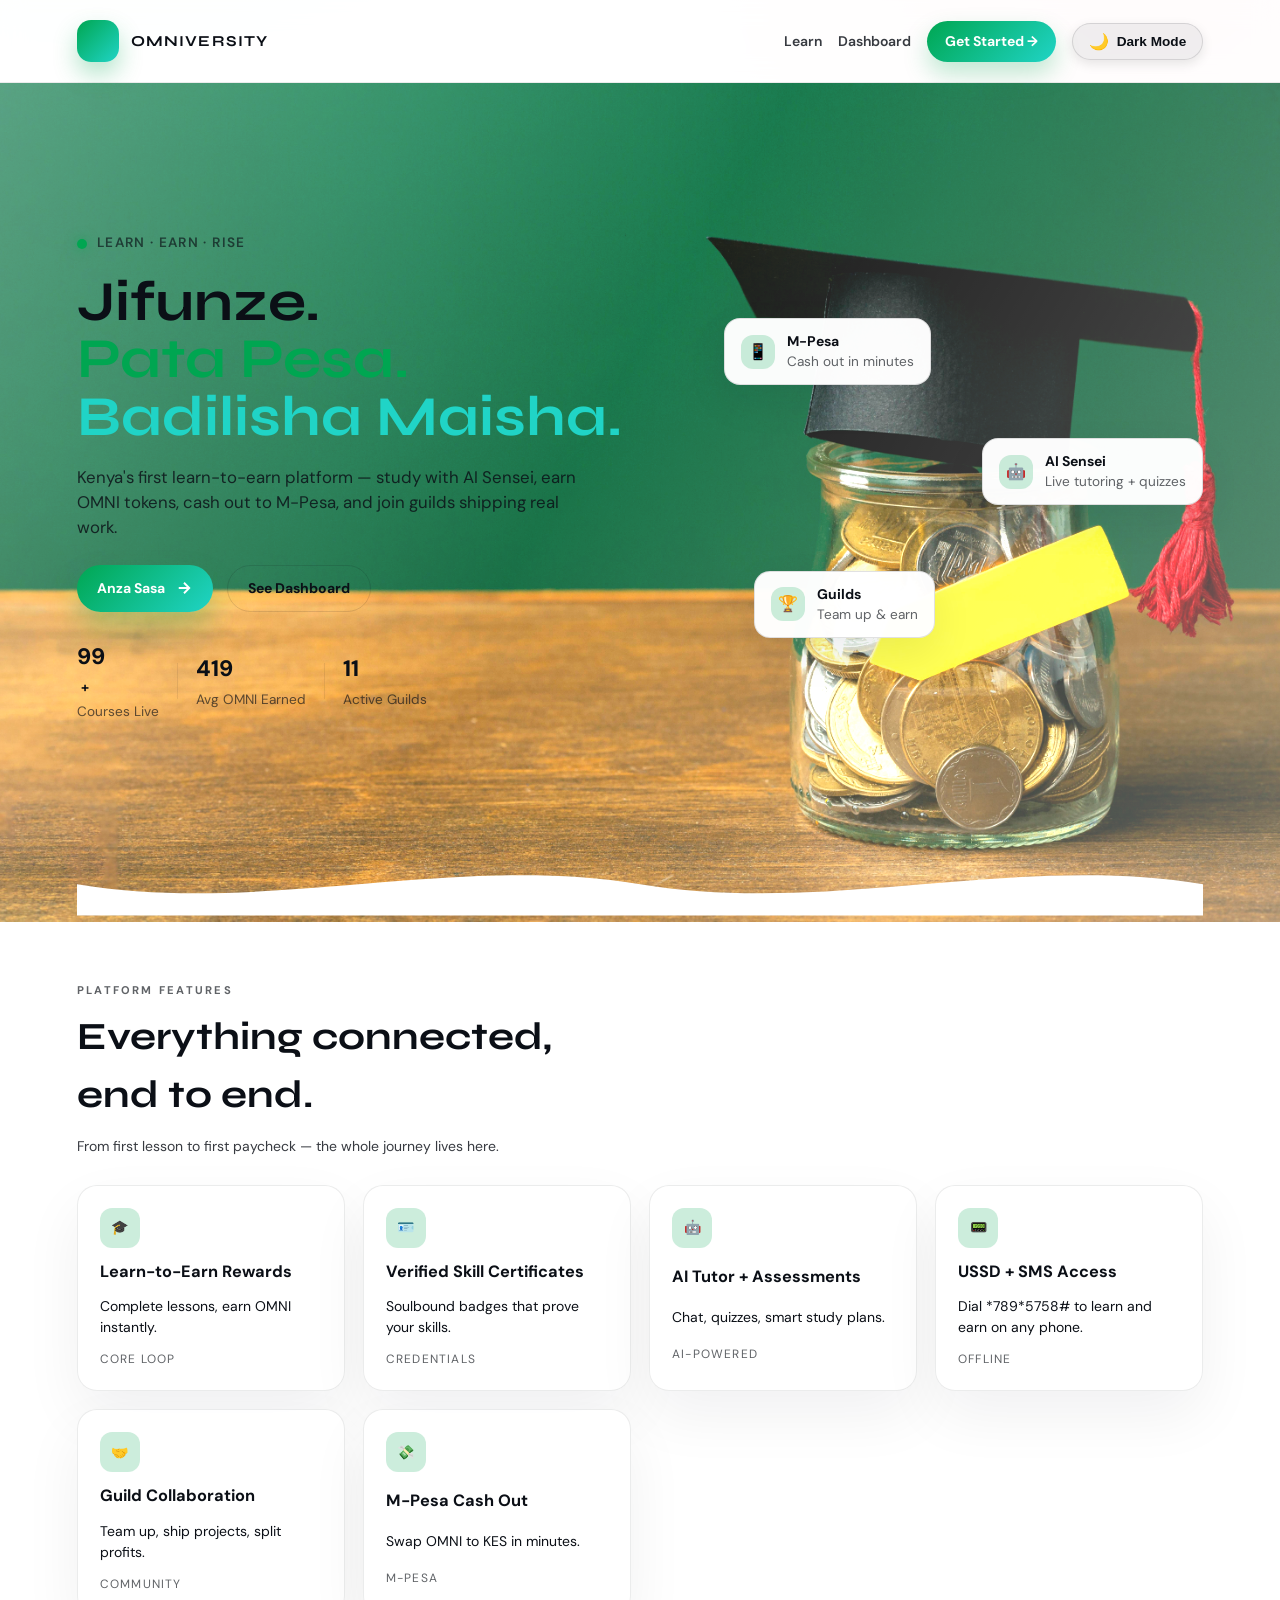
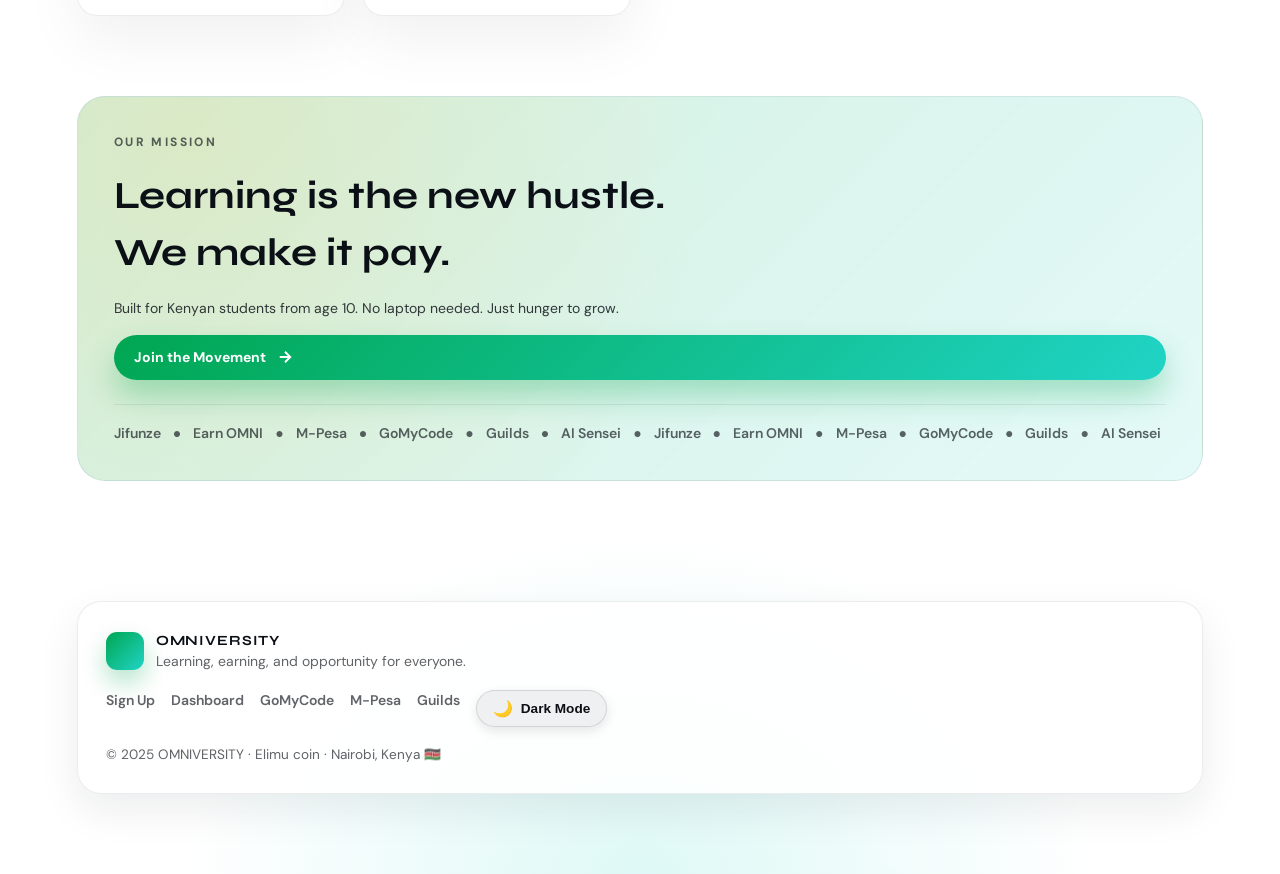
==== commit 4d59ee1f: "Fixing stuff" ====
--- a/index.html
+++ b/index.html
@@ -151,37 +151,37 @@
             <article class="lfcard reveal" style="--delay: 0s;">
               <div class="lfcard-icon">🎓</div>
               <h3>Learn-to-Earn Rewards</h3>
-              <p>Finish modules and projects to earn OMNI tokens instantly. Every lesson pays.</p>
+              <p>Complete lessons, earn OMNI instantly.</p>
               <div class="lfcard-tag">Core Loop</div>
             </article>
             <article class="lfcard reveal" style="--delay: 0.1s;">
               <div class="lfcard-icon">🪪</div>
               <h3>Verified Skill Certificates</h3>
-              <p>Soulbound credentials that prove your skills to employers — forever on-chain.</p>
+              <p>Soulbound badges that prove your skills.</p>
               <div class="lfcard-tag">Credentials</div>
             </article>
             <article class="lfcard reveal" style="--delay: 0.2s;">
               <div class="lfcard-icon">🤖</div>
               <h3>AI Tutor + Assessments</h3>
-              <p>Chat, quizzes, and personalized study plans powered by your AI Sensei.</p>
+              <p>Chat, quizzes, smart study plans.</p>
               <div class="lfcard-tag">AI-Powered</div>
             </article>
             <article class="lfcard reveal" style="--delay: 0.3s;">
-              <div class="lfcard-icon">🎯</div>
-              <h3>Opportunity Radar</h3>
-              <p>Match your verified skills to jobs, internships, and gigs — automatically.</p>
-              <div class="lfcard-tag">Jobs</div>
+              <div class="lfcard-icon">📟</div>
+              <h3>USSD + SMS Access</h3>
+              <p>Dial *789*5758# to learn and earn on any phone.</p>
+              <div class="lfcard-tag">Offline</div>
             </article>
             <article class="lfcard reveal" style="--delay: 0.4s;">
               <div class="lfcard-icon">🤝</div>
               <h3>Guild Collaboration</h3>
-              <p>Join teams, win client projects, and split profits with your crew.</p>
+              <p>Team up, ship projects, split profits.</p>
               <div class="lfcard-tag">Community</div>
             </article>
             <article class="lfcard reveal" style="--delay: 0.5s;">
               <div class="lfcard-icon">💸</div>
               <h3>M-Pesa Cash Out</h3>
-              <p>Convert OMNI to KES and send straight to your M-Pesa — secure, instant.</p>
+              <p>Swap OMNI to KES in minutes.</p>
               <div class="lfcard-tag">M-Pesa</div>
             </article>
           </div>
--- a/styles.css
+++ b/styles.css
@@ -79,6 +79,11 @@
   color: inherit;
 }
 
+img {
+  max-width: 100%;
+  height: auto;
+}
+
 .landing-page {
   max-width: 1200px;
   margin: 0 auto;
--- a/landing.css
+++ b/landing.css
@@ -510,14 +510,21 @@
 }
 
 .lfooter {
-  padding: 40px 6vw 60px;
+  position: relative;
+  padding: 60px 6vw 80px;
+  overflow: hidden;
 }
 
 .lfooter-inner {
+  position: relative;
+  z-index: 1;
   display: grid;
   gap: 18px;
-  border-top: 1px solid var(--landing-border-soft);
-  padding-top: 24px;
+  border: 1px solid var(--landing-border-soft);
+  border-radius: 24px;
+  padding: 28px;
+  background: var(--landing-surface-soft);
+  box-shadow: var(--landing-shadow);
 }
 
 .lfooter-brand {
@@ -557,6 +564,37 @@
   font-size: 0.85rem;
 }
 
+.lfooter::before {
+  content: "";
+  position: absolute;
+  right: 5%;
+  bottom: -10%;
+  width: 520px;
+  height: 520px;
+  background-image: url("data:image/svg+xml;utf8,%3Csvg%20xmlns%3D%27http%3A//www.w3.org/2000/svg%27%20viewBox%3D%270%200%20800%20800%27%3E%3Cpath%20fill%3D%27%23ffffff%27%20d%3D%27M410%2040%20L360%2070%20L330%20120%20L300%20160%20L260%20200%20L220%20260%20L210%20320%20L230%20380%20L260%20420%20L270%20470%20L260%20520%20L230%20580%20L210%20640%20L240%20700%20L300%20740%20L360%20760%20L420%20730%20L470%20680%20L500%20620%20L530%20560%20L560%20510%20L590%20460%20L610%20410%20L600%20360%20L570%20300%20L540%20260%20L520%20220%20L490%20180%20L460%20130%20L440%2080%20Z%27/%3E%3C/svg%3E");
+  background-repeat: no-repeat;
+  background-size: contain;
+  opacity: 0.08;
+  pointer-events: none;
+}
+
+[data-theme="dark"] .lfooter::before {
+  opacity: 0.12;
+}
+
+@media (max-width: 720px) {
+  .lfooter-inner {
+    padding: 22px;
+  }
+
+  .lfooter::before {
+    width: 360px;
+    height: 360px;
+    right: -10%;
+    bottom: -20%;
+  }
+}
+
 @keyframes lfloat {
   0%,
   100% {
@@ -579,10 +617,13 @@
 @media (max-width: 1000px) {
   .lhero-inner {
     grid-template-columns: 1fr;
+    min-height: auto;
   }
 
   .lhero {
     padding-top: 60px;
+    padding-bottom: 32px;
+    min-height: auto;
   }
 
   .lhero-chips {
@@ -593,6 +634,11 @@
 
   .lchip {
     position: static;
+    width: min(360px, 100%);
+  }
+
+  .lhero-bg-img {
+    object-position: center top;
   }
 }
 
@@ -606,6 +652,18 @@
     flex-wrap: wrap;
   }
 
+  .lhero {
+    padding: 48px 6vw 24px;
+  }
+
+  .lhero-h1 {
+    font-size: clamp(2rem, 8.5vw, 2.9rem);
+  }
+
+  .lhero-sub {
+    font-size: 0.95rem;
+  }
+
   .lhero-actions {
     flex-direction: column;
     align-items: flex-start;
